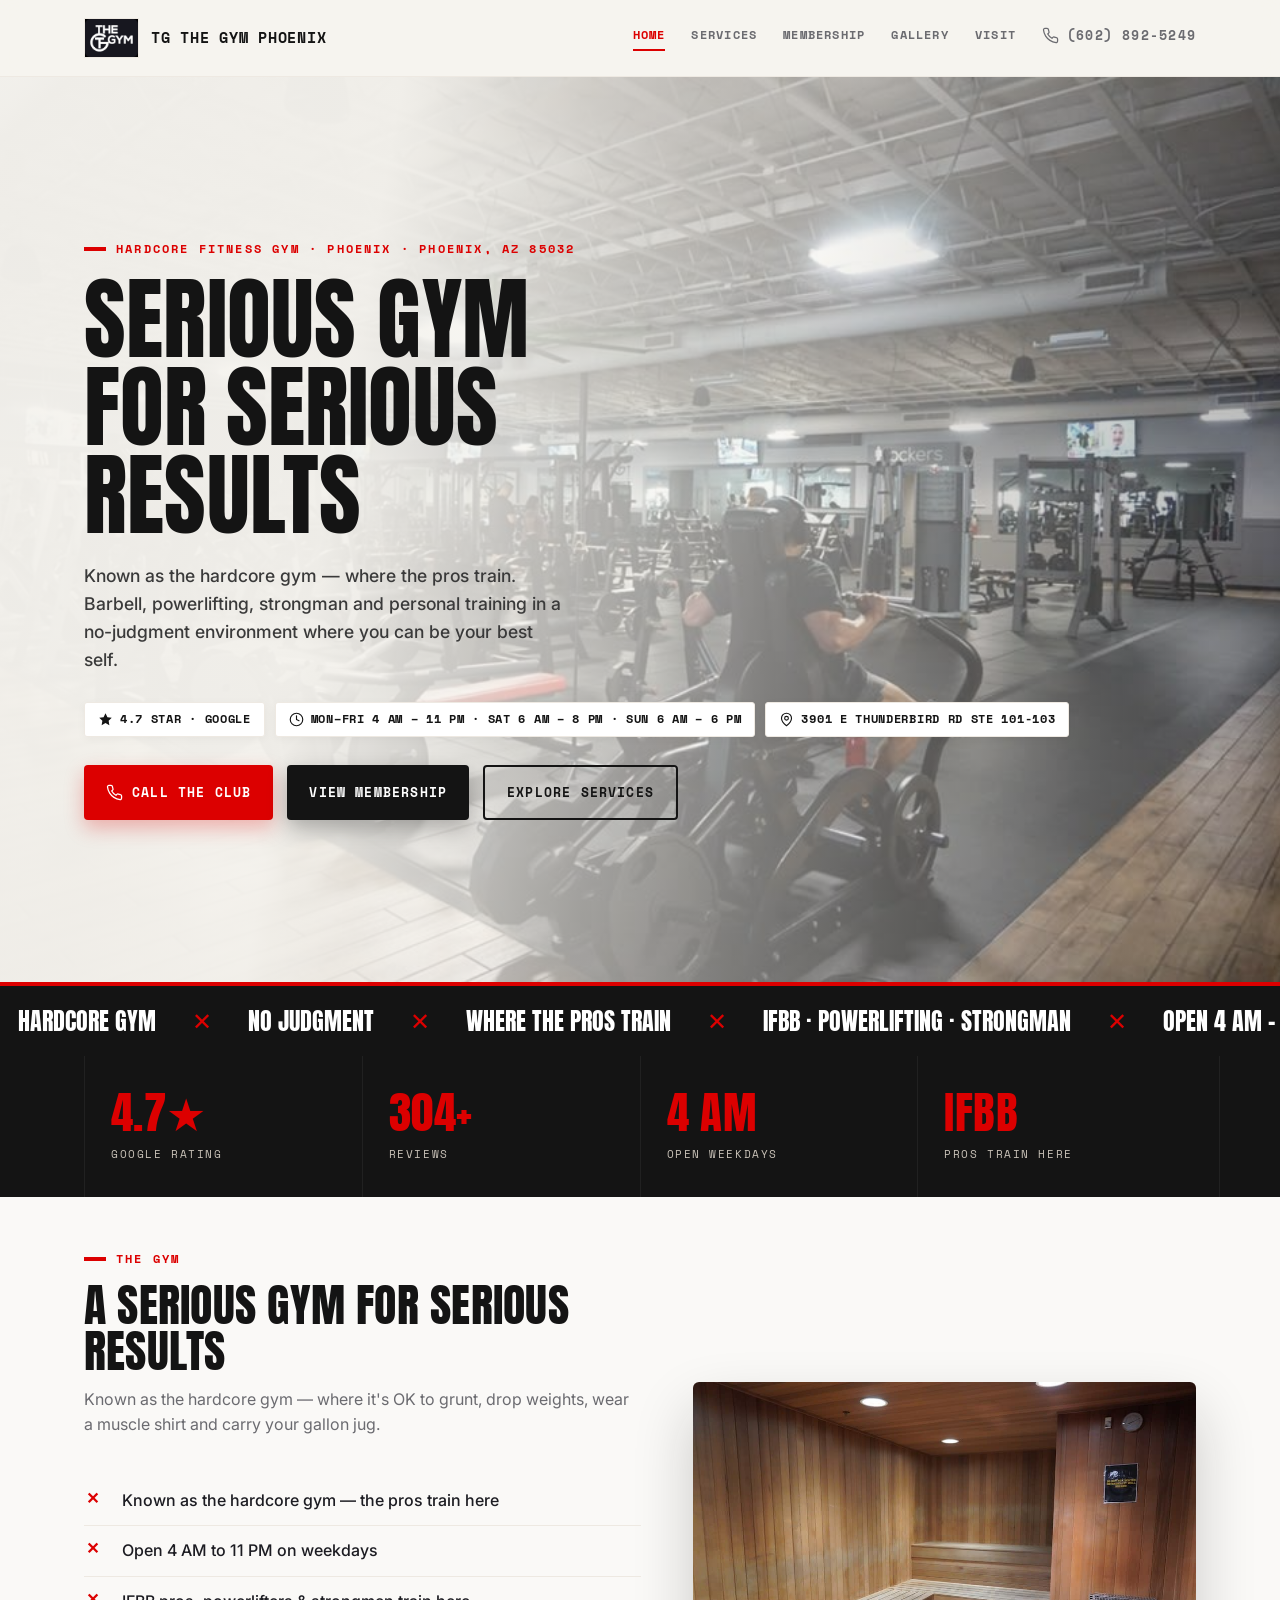
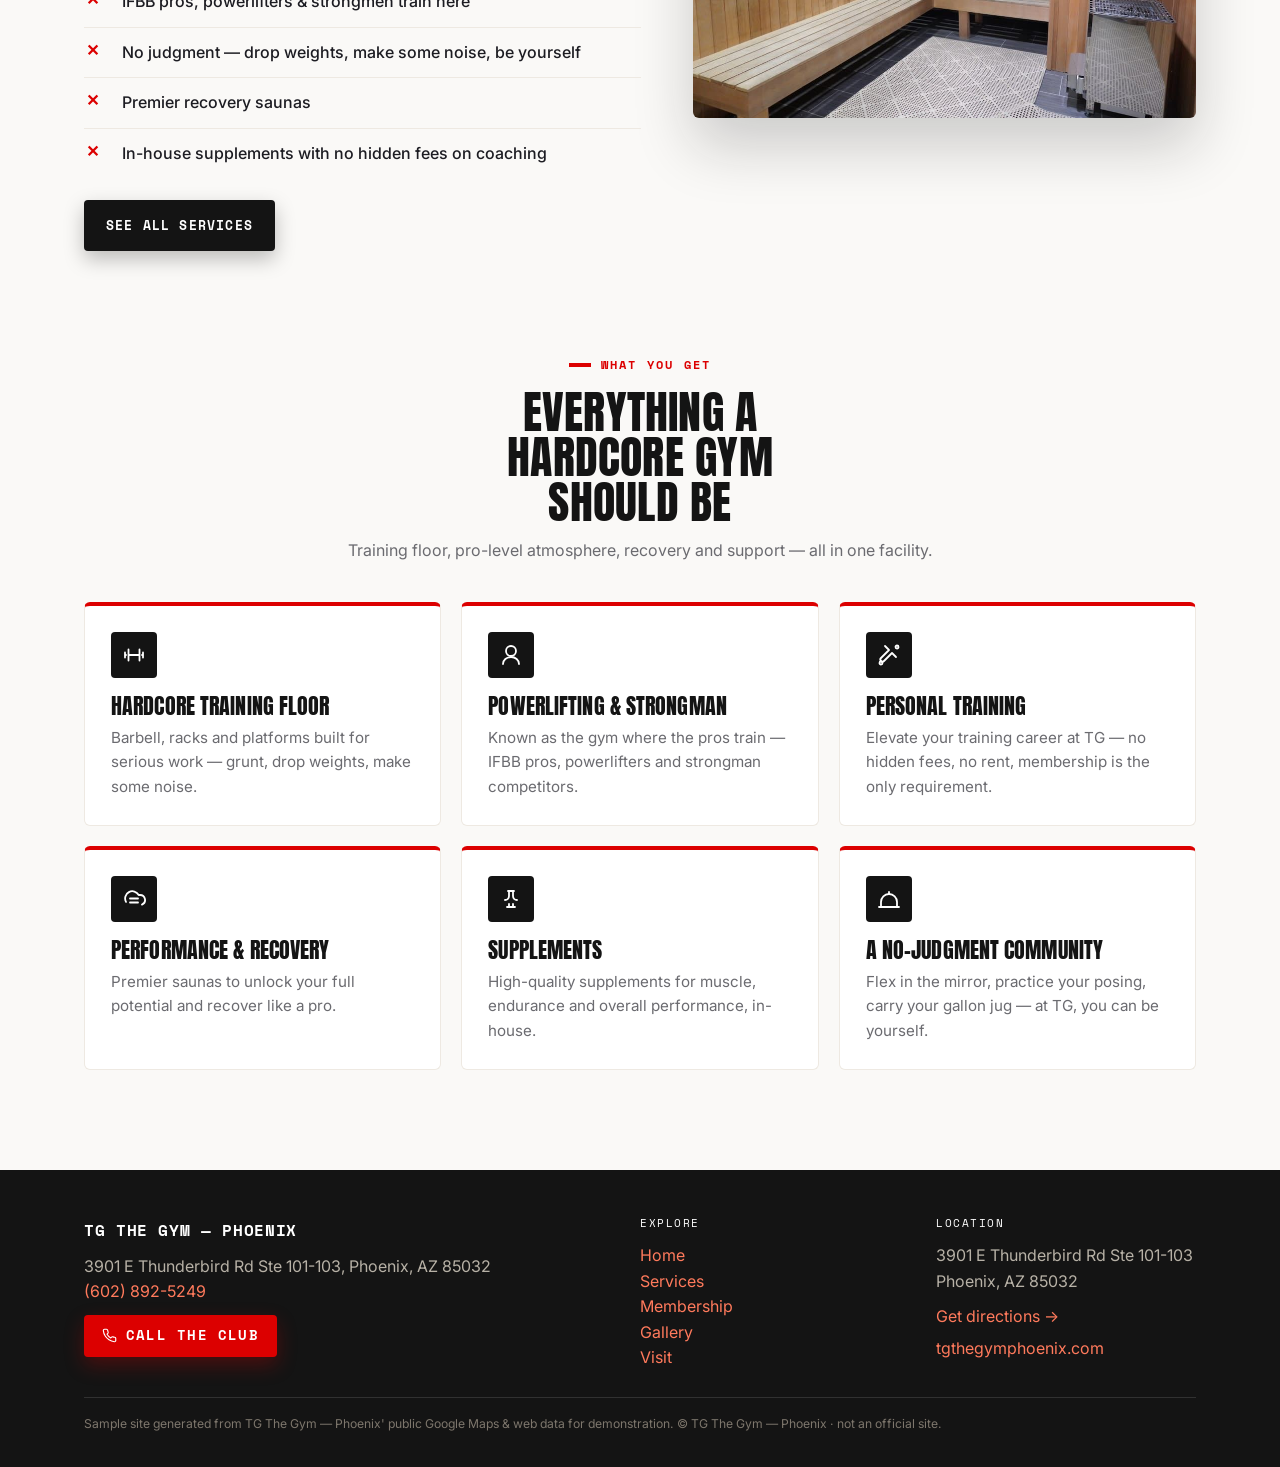
==== motion/index.html @ fa669fda "fix: Reston Station leak -> E Thunderbird Rd" ====
<!DOCTYPE html>
<html lang="en"><head>
<meta charset="UTF-8"><meta name="viewport" content="width=device-width, initial-scale=1.0">
<title>Home | TG The Gym — Phoenix</title>
<meta name="description" content="Known as the hardcore gym — where the pros train. Barbell, powerlifting, strongman and personal training in a no-judgment environment where you can be your best self.">
<link rel="icon" href="data:image/svg+xml,<svg xmlns='http://www.w3.org/2000/svg' viewBox='0 0 100 100'><rect width='100' height='100' rx='20' fill='%23900000'/><text x='50' y='68' font-size='52' font-family='Arial' font-weight='bold' text-anchor='middle' fill='%23ffffff'>G</text></svg>">
<link rel="preconnect" href="https://fonts.googleapis.com">
<link rel="preconnect" href="https://fonts.gstatic.com" crossorigin>
<link href="https://fonts.googleapis.com/css2?family=Anton&family=Space+Mono:wght@400;700&family=Inter:wght@400;500;600;700&display=swap" rel="stylesheet">
<link rel="stylesheet" href="../css/site.css">
<style id='palette'>:root{--brand:#DC0000;--brand_dark:#8f0101;--brand_mid:#e63c1f;--accent:#DC0000;--accent_soft:#fdecec;--bg:#faf9f7;--ink:#1c1c22;--muted:#6b6b70;--line:#eee9e2;}</style>
<link rel="stylesheet" href="../css/motion.css">
</head><body>
<header><div class="wrap nav">
  <a class="brand" href="index.html"><img src="../img/logo-chip.png" alt="TG The Gym logo"><span>TG The Gym&nbsp;Phoenix</span></a>
  <nav class="nav-links" id="nav"><a href="index.html" class="active">Home</a><a href="services.html" class="">Services</a><a href="membership.html" class="">Membership</a><a href="gallery.html" class="">Gallery</a><a href="contact.html" class="">Visit</a><a class="nav-phone" href="tel:+16028925249"><svg width="17" height="17" viewBox="0 0 24 24" fill="none" stroke="currentColor" stroke-width="1.8" stroke-linecap="round" stroke-linejoin="round"><path d="M22 16.92v3a2 2 0 0 1-2.18 2 19.79 19.79 0 0 1-8.63-3.07 19.5 19.5 0 0 1-6-6 19.79 19.79 0 0 1-3.07-8.67A2 2 0 0 1 4.11 2h3a2 2 0 0 1 2 1.72c.13.96.36 1.9.7 2.81a2 2 0 0 1-.45 2.11L8.09 9.91a16 16 0 0 0 6 6l1.27-1.27a2 2 0 0 1 2.11-.45c.91.34 1.85.57 2.81.7A2 2 0 0 1 22 16.92z"/></svg><span>(602) 892-5249</span></a></nav>
  <button class="nav-toggle" aria-label="Menu" onclick="document.getElementById('nav').classList.toggle('open')"><svg width="22" height="22" viewBox="0 0 24 24" fill="none" stroke="currentColor" stroke-width="1.8" stroke-linecap="round" stroke-linejoin="round"><path d="M6.5 6.5v11M17.5 6.5v11M3 9.5v5M21 9.5v5M6.5 12h11M4 12h-.5M20.5 12H20"/></svg></button>
</div></header>
<section class="hero">
  <div class="hero-bg"><img src="../img/training.jpg" alt=""></div>
  <div class="hero-inner" data-rv>
    <span class="eyebrow">Hardcore Fitness Gym · Phoenix · Phoenix, AZ 85032</span>
    <h1>SERIOUS GYM FOR SERIOUS RESULTS</h1>
    <p class="lead">Known as the hardcore gym — where the pros train. Barbell, powerlifting, strongman and personal training in a no-judgment environment where you can be your best self.</p>
    <div class="hero-meta"><span class="pill"><svg width="15" height="15" viewBox="0 0 24 24" fill="currentColor" stroke="none" stroke="currentColor" stroke-width="1.8" stroke-linecap="round" stroke-linejoin="round"><polygon points="12 2 15.09 8.26 22 9.27 17 14.14 18.18 21.02 12 17.77 5.82 21.02 7 14.14 2 9.27 8.91 8.26 12 2"/></svg> 4.7 star · Google</span><span class="pill"><svg width="15" height="15" viewBox="0 0 24 24" fill="none" stroke="currentColor" stroke-width="1.8" stroke-linecap="round" stroke-linejoin="round"><circle cx="12" cy="12" r="10"/><polyline points="12 6 12 12 16 14"/></svg> Mon–Fri 4 AM – 11 PM · Sat 6 AM – 8 PM · Sun 6 AM – 6 PM</span><span class="pill"><svg width="15" height="15" viewBox="0 0 24 24" fill="none" stroke="currentColor" stroke-width="1.8" stroke-linecap="round" stroke-linejoin="round"><path d="M20 10c0 6-8 12-8 12s-8-6-8-12a8 8 0 0 1 16 0Z"/><circle cx="12" cy="10" r="3"/></svg> 3901 E Thunderbird Rd Ste 101-103</span></div>
    <div class="hero-cta">
      <a class="btn btn-accent" href="tel:+16028925249"><svg width="17" height="17" viewBox="0 0 24 24" fill="none" stroke="currentColor" stroke-width="1.8" stroke-linecap="round" stroke-linejoin="round"><path d="M22 16.92v3a2 2 0 0 1-2.18 2 19.79 19.79 0 0 1-8.63-3.07 19.5 19.5 0 0 1-6-6 19.79 19.79 0 0 1-3.07-8.67A2 2 0 0 1 4.11 2h3a2 2 0 0 1 2 1.72c.13.96.36 1.9.7 2.81a2 2 0 0 1-.45 2.11L8.09 9.91a16 16 0 0 0 6 6l1.27-1.27a2 2 0 0 1 2.11-.45c.91.34 1.85.57 2.81.7A2 2 0 0 1 22 16.92z"/></svg> Call the club</a>
      <a class="btn btn-primary" href="membership.html">View membership</a>
      <a class="btn btn-ghost" href="services.html">Explore services</a>
    </div>
  </div>
</section>
<div class="marquee"><div class="mq-track"><span>Hardcore Gym</span><span>No Judgment</span><span>Where The Pros Train</span><span>IFBB · Powerlifting · Strongman</span><span>Open 4 AM – 11 PM</span><span>Drop The Weights</span><span>Hardcore Gym</span><span>No Judgment</span><span>Where The Pros Train</span><span>IFBB · Powerlifting · Strongman</span><span>Open 4 AM – 11 PM</span><span>Drop The Weights</span></div></div>
<section class="statband"><div class="wrap stats-grid"><div class="stat"><div class="n">4.7★</div><div class="l">Google rating</div></div><div class="stat"><div class="n">304+</div><div class="l">Reviews</div></div><div class="stat"><div class="n">4 AM</div><div class="l">Open weekdays</div></div><div class="stat"><div class="n">IFBB</div><div class="l">Pros train here</div></div></div></section>
<section><div class="wrap">
  <div class="split" data-rv>
    <div>
      <div class="sec-head " data-rv><span class="eyebrow">The Gym</span><h2>A serious gym for serious results</h2><p>Known as the hardcore gym — where it's OK to grunt, drop weights, wear a muscle shirt and carry your gallon jug.</p></div>
      <ul><li>Known as the hardcore gym — the pros train here</li><li>Open 4 AM to 11 PM on weekdays</li><li>IFBB pros, powerlifters &amp; strongmen train here</li><li>No judgment — drop weights, make some noise, be yourself</li><li>Premier recovery saunas</li><li>In-house supplements with no hidden fees on coaching</li></ul>
      <div style="margin-top:22px">
        <a class="btn btn-primary" href="services.html">See all services</a>
      </div>
    </div>
    <img src="../img/interior1.jpg" alt="At TG The Gym">
  </div>
</div></section>
<section id="services"><div class="wrap">
  <div class="sec-head center" data-rv><span class="eyebrow">What you get</span><h2>Everything a hardcore gym should be</h2><p>Training floor, pro-level atmosphere, recovery and support — all in one facility.</p></div>
  <div class="grid" data-rv>
    <div class="card"><div class="ic"><svg width="24" height="24" viewBox="0 0 24 24" fill="none" stroke="currentColor" stroke-width="1.8" stroke-linecap="round" stroke-linejoin="round"><path d="M6.5 6.5v11M17.5 6.5v11M3 9.5v5M21 9.5v5M6.5 12h11M4 12h-.5M20.5 12H20"/></svg></div><h3>Hardcore training floor</h3><p>Barbell, racks and platforms built for serious work — grunt, drop weights, make some noise.</p></div><div class="card"><div class="ic"><svg width="24" height="24" viewBox="0 0 24 24" fill="none" stroke="currentColor" stroke-width="1.8" stroke-linecap="round" stroke-linejoin="round"><circle cx="12" cy="8" r="5"/><path d="M4 21c0-4 3.6-7 8-7s8 3 8 7"/></svg></div><h3>Powerlifting &amp; strongman</h3><p>Known as the gym where the pros train — IFBB pros, powerlifters and strongman competitors.</p></div><div class="card"><div class="ic"><svg width="24" height="24" viewBox="0 0 24 24" fill="none" stroke="currentColor" stroke-width="1.8" stroke-linecap="round" stroke-linejoin="round"><path d="M8 3l4 4L4 15c-1 1-1 2 0 3 1 1 2 1 3 0l8-8 4 4"/><circle cx="4" cy="20" r="1.5"/><circle cx="20" cy="4" r="1.5"/></svg></div><h3>Personal training</h3><p>Elevate your training career at TG — no hidden fees, no rent, membership is the only requirement.</p></div><div class="card"><div class="ic"><svg width="24" height="24" viewBox="0 0 24 24" fill="none" stroke="currentColor" stroke-width="1.8" stroke-linecap="round" stroke-linejoin="round"><path d="M20 17.6A5 5 0 0 0 18 8h-1.3A7 7 0 1 0 4 14.9"/><line x1="16" y1="11.5" x2="8" y2="11.5"/><line x1="16" y1="15.5" x2="8" y2="15.5"/></svg></div><h3>Performance &amp; recovery</h3><p>Premier saunas to unlock your full potential and recover like a pro.</p></div><div class="card"><div class="ic"><svg width="24" height="24" viewBox="0 0 24 24" fill="none" stroke="currentColor" stroke-width="1.8" stroke-linecap="round" stroke-linejoin="round"><path d="M9 4h6M10 4v5a4 4 0 0 1-4 4M14 4v5a4 4 0 0 0 4 4"/><path d="M8 20h8M10 20v-3M14 20v-3"/></svg></div><h3>Supplements</h3><p>High-quality supplements for muscle, endurance and overall performance, in-house.</p></div><div class="card"><div class="ic"><svg width="24" height="24" viewBox="0 0 24 24" fill="none" stroke="currentColor" stroke-width="1.8" stroke-linecap="round" stroke-linejoin="round"><path d="M4 20V15a8 8 0 0 1 16 0v5"/><line x1="2" y1="20" x2="22" y2="20"/><path d="M12 7V5"/></svg></div><h3>A no-judgment community</h3><p>Flex in the mirror, practice your posing, carry your gallon jug — at TG, you can be yourself.</p></div>
  </div>
</div></section><footer><div class="wrap">
  <div class="f-grid">
    <div>
      <div class="f-brand">TG The Gym — Phoenix</div>
      <div>3901 E Thunderbird Rd Ste 101-103, Phoenix, AZ 85032</div>
      <div><a href="tel:+16028925249">(602) 892-5249</a></div>
      <div style="margin-top:10px"><a href="tel:+16028925249" class="btn btn-accent" style="font-size:.85rem;padding:10px 18px"><svg width="15" height="15" viewBox="0 0 24 24" fill="none" stroke="currentColor" stroke-width="1.8" stroke-linecap="round" stroke-linejoin="round"><path d="M22 16.92v3a2 2 0 0 1-2.18 2 19.79 19.79 0 0 1-8.63-3.07 19.5 19.5 0 0 1-6-6 19.79 19.79 0 0 1-3.07-8.67A2 2 0 0 1 4.11 2h3a2 2 0 0 1 2 1.72c.13.96.36 1.9.7 2.81a2 2 0 0 1-.45 2.11L8.09 9.91a16 16 0 0 0 6 6l1.27-1.27a2 2 0 0 1 2.11-.45c.91.34 1.85.57 2.81.7A2 2 0 0 1 22 16.92z"/></svg> Call the club</a></div>
    </div>
    <div><h4>Explore</h4><div><a href="index.html">Home</a></div><div><a href="services.html">Services</a></div><div><a href="membership.html">Membership</a></div><div><a href="gallery.html">Gallery</a></div><div><a href="contact.html">Visit</a></div></div>
    <div><h4>Location</h4><div>3901 E Thunderbird Rd Ste 101-103</div><div>Phoenix, AZ 85032</div>
      <div style="margin-top:10px"><a href="https://www.google.com/maps/search/tg+the+gym+phoenix" target="_blank" rel="noopener">Get directions →</a></div>
      <div style="margin-top:6px"><a href="https://tgthegymphoenix.com/" target="_blank" rel="noopener">tgthegymphoenix.com</a></div></div>
  </div>
  <div class="note">Sample site generated from TG The Gym — Phoenix' public Google Maps &amp; web data for demonstration. © TG The Gym — Phoenix · not an official site.</div>
</div></footer>
<script>document.getElementById('nav')&&null;</script>
<script>
// scroll reveal
const rvio=new IntersectionObserver(es=>es.forEach(e=>{if(e.isIntersecting){e.target.classList.add('in');rvio.unobserve(e.target)}}),{threshold:.12,rootMargin:'0px 0px -30px 0px'});
document.querySelectorAll('[data-rv]').forEach(el=>rvio.observe(el));
// sticky-header scrolled shadow
const shead=document.querySelector('header');
const sh=()=>shead&&shead.classList.toggle('scrolled',scrollY>30);
addEventListener('scroll',sh,{passive:true});sh();
// hero parallax (wrapper only; ken-burns stays on the img)
const hbg=document.querySelector('.hero-bg');
addEventListener('scroll',()=>{if(hbg&&innerWidth>880)hbg.style.transform=`translateY(${(scrollY*.15).toFixed(1)}px)`},{passive:true});
</script>
</body></html>
---- css/site.css ----
:root{
  --brand:#DC0000;--brand-dark:#8f0101;--brand-mid:#e63c1f;
  --accent:#DC0000;--accent-soft:#fdecec;
  --bg:#f5f3ee;--surface:#fff;--ink:#161616;--muted:#6a6a6a;--line:#e5e1d8;
  --char:#141414;--char2:#1e1e1e;
  --radius:6px;--serif:Anton,Arial Narrow,sans-serif;--sans:Inter,system-ui,sans-serif;--mono:"Space Mono",ui-monospace,monospace;
}
*{margin:0;padding:0;box-sizing:border-box}
html{scroll-behavior:smooth}
body{font-family:var(--sans);color:var(--ink);background:var(--bg);line-height:1.6;-webkit-font-smoothing:antialiased}
img{max-width:100%;display:block}
a{color:var(--brand-dark);text-decoration:none}
h1,h2,h3,h4{font-family:var(--serif);font-weight:400;line-height:.98;letter-spacing:.005em;text-transform:uppercase;color:var(--char)}
.wrap{max-width:1160px;margin:0 auto;padding:0 24px}

/* kicker / eyebrow — mono, red block */
.eyebrow{font-family:var(--mono);font-size:.76rem;letter-spacing:.18em;text-transform:uppercase;font-weight:700;color:var(--accent);margin-bottom:14px;display:flex;align-items:center;gap:10px}
.eyebrow::before{content:"";width:22px;height:4px;background:var(--accent);flex:none}

.pagehead{padding:110px 24px 36px;max-width:1160px;margin:0 auto}
.pagehead h1{font-size:clamp(2.4rem,5.4vw,4rem);max-width:22ch}
.pagehead p{color:var(--muted);font-size:1.05rem;max-width:56ch;margin-top:14px;font-family:var(--mono);font-size:.9rem;letter-spacing:.02em}
section{padding:52px 0}
.sec-head{max-width:640px;margin-bottom:38px}
.sec-head.center{margin-left:auto;margin-right:auto;text-align:center}
.sec-head.center .eyebrow{justify-content:center}
.sec-head h2{font-size:clamp(1.9rem,3.6vw,2.9rem);margin-bottom:14px}
.sec-head.center h2{max-width:16ch;margin-left:auto;margin-right:auto}
.sec-head p{color:var(--muted);font-size:1rem}

/* header */
header{position:sticky;top:0;z-index:50;background:rgba(245,243,238,.9);backdrop-filter:blur(12px);border-bottom:1px solid var(--line)}
.nav{display:flex;align-items:center;justify-content:space-between;height:76px}
.brand{display:flex;align-items:center;gap:12px;font-family:var(--mono);font-weight:700;text-transform:uppercase;letter-spacing:.05em;font-size:.92rem;color:var(--char)}
.brand img{height:40px;width:auto;border:1px solid var(--line)}
.nav-links{display:flex;gap:26px;font-family:var(--mono);font-size:.76rem;font-weight:700;text-transform:uppercase;letter-spacing:.1em;align-items:center}
.nav-links a{color:var(--muted);border-bottom:2px solid transparent;padding-bottom:4px}
.nav-links a.active,.nav-links a:hover{color:var(--accent);border-bottom-color:var(--accent)}
.nav-phone{display:inline-flex;align-items:center;gap:8px;font-family:var(--mono);font-weight:700;font-size:.82rem;color:var(--char)}
.nav-toggle{display:none;background:var(--char);border:0;color:#fff;width:40px;height:40px;font-size:1.2rem;cursor:pointer}
@media(max-width:880px){
  .nav-links{position:fixed;inset:76px 0 auto;flex-direction:column;gap:2px;background:var(--bg);padding:14px 0;border-bottom:1px solid var(--line);transform:translateY(-130%);transition:transform .3s ease}
  .nav-links.open{transform:none}
  .nav-links a{padding:12px 24px}
  .nav-toggle{display:block}
  .nav-phone span{display:none}
}

/* buttons — hard mono slabs */
.btn{display:inline-flex;align-items:center;gap:9px;font-family:var(--mono);font-weight:700;text-transform:uppercase;letter-spacing:.09em;font-size:.82rem;padding:15px 22px;border-radius:4px;transition:transform .15s ease,box-shadow .15s ease,background .15s ease;border:0}
.btn:hover{transform:translateY(-2px)}
.btn-accent{background:var(--brand);color:#fff;box-shadow:0 8px 20px rgba(220,0,0,.28)}
.btn-accent:hover{background:#b30000}
.btn-primary{background:var(--char);color:#fff;box-shadow:0 8px 20px rgba(0,0,0,.25)}
.btn-primary:hover{background:#000}
.btn-ghost{background:transparent;color:var(--char);border:2px solid var(--char)}
.btn-ghost:hover{border-color:var(--brand);color:var(--brand)}
.pill{display:inline-flex;align-items:center;gap:7px;background:#fff;border:1px solid var(--line);border-radius:3px;padding:7px 13px;font-family:var(--mono);font-size:.72rem;font-weight:700;text-transform:uppercase;letter-spacing:.06em;color:var(--char);box-shadow:0 2px 8px rgba(22,22,22,.04)}

/* hero — full bleed, light gradient overlay, oversized Anton */
.hero{position:relative;display:flex;align-items:center;min-height:86vh;overflow:hidden}
.hero-bg{position:absolute;inset:0}
.hero-bg img{width:100%;height:100%;object-fit:cover}
.hero-bg::after{content:"";position:absolute;inset:0;background:linear-gradient(100deg,rgba(245,243,238,.97) 28%,rgba(245,243,238,.55) 58%,rgba(20,20,20,.35) 100%)}
.hero-inner{position:relative;z-index:2;max-width:1160px;margin:0 auto;padding:110px 24px;width:100%}
.hero h1{font-size:clamp(2.8rem,7.5vw,5.6rem);margin:18px 0 22px;max-width:13ch;letter-spacing:.002em}
.hero p.lead{color:#3a3a3a;font-size:1.1rem;max-width:44ch;font-weight:500}
.hero-meta{display:flex;flex-wrap:wrap;gap:10px;margin:28px 0}
.hero-cta{display:flex;flex-wrap:wrap;gap:14px}

/* marquee — charcoal bar, red Anton words */
.marquee{background:var(--char);overflow:hidden;padding:16px 0;border-top:4px solid var(--brand)}
.mq-track{display:flex;gap:0;white-space:nowrap;width:max-content;animation:mq 26s linear infinite}
.mq-track span{font-family:var(--serif);text-transform:uppercase;font-size:1.5rem;color:#fff;padding:0 18px;display:inline-flex;align-items:center}
.mq-track span::after{content:"✕";color:var(--brand);font-family:var(--mono);margin-left:36px}
@keyframes mq{to{transform:translateX(-50%)}}

/* stat band — oversized red numerals */
.statband{background:var(--char);padding:0;overflow:hidden}
.stats-grid{display:grid;grid-template-columns:repeat(4,1fr);border-right:1px solid rgba(255,255,255,.06)}
.stat{padding:34px 26px;text-align:left;border-left:1px solid rgba(255,255,255,.06)}
.stat .n{font-family:var(--serif);font-size:2.8rem;line-height:1;color:var(--brand);letter-spacing:.01em}
.stat .l{font-family:var(--mono);font-size:.7rem;letter-spacing:.14em;text-transform:uppercase;color:#c9c2b8;margin-top:10px}
@media(max-width:880px){.stats-grid{grid-template-columns:repeat(2,1fr)}}
@media(max-width:480px){.stats-grid{grid-template-columns:repeat(2,1fr)}.stat{padding:24px 16px}}

/* split */
.split{display:grid;grid-template-columns:1.05fr .95fr;gap:52px;align-items:center}
.split img{border-radius:6px;box-shadow:0 28px 60px rgba(20,20,20,.2)}
.split li{list-style:none;position:relative;padding:12px 0 12px 38px;color:var(--ink);font-weight:500;border-bottom:1px solid var(--line)}
.split li::before{content:"✕";position:absolute;left:2px;top:10px;color:var(--brand);font-family:var(--mono);font-weight:700}
.split li:last-child{border-bottom:0}

/* cards */
.grid{display:grid;grid-template-columns:repeat(3,1fr);gap:20px}
.card{background:var(--surface);border:1px solid var(--line);border-top:4px solid var(--brand);border-radius:var(--radius);padding:26px;transition:transform .18s ease,box-shadow .18s ease}
.card:hover{transform:translateY(-5px);box-shadow:0 22px 46px rgba(20,20,20,.14)}
.card .ic{width:46px;height:46px;border-radius:4px;background:var(--char);display:flex;align-items:center;justify-content:center;margin-bottom:18px;color:#fff}
.card h3{font-size:1.35rem;margin-bottom:9px}
.card p{font-size:.95rem;color:var(--muted)}
@media(max-width:880px){.grid{grid-template-columns:repeat(2,1fr)}.split{grid-template-columns:1fr}}
@media(max-width:540px){.grid{grid-template-columns:1fr}}

/* membership */
.pricing{display:grid;grid-template-columns:repeat(3,1fr);gap:20px;align-items:stretch}
.pricing .card{display:flex;flex-direction:column}
.pricing .card h3{font-size:1.6rem}
.pricing .card .tag{font-family:var(--mono);font-size:.7rem;letter-spacing:.12em;text-transform:uppercase;color:var(--accent);margin-bottom:8px}
.pricing .card .btn{margin-top:auto}
.price-note{font-size:.95rem;color:var(--ink);background:var(--accent-soft);border:1px solid #f5c3c0;border-radius:var(--radius);padding:20px 22px;margin-top:28px;font-family:var(--mono);font-size:.86rem}
@media(max-width:880px){.pricing{grid-template-columns:1fr}}

/* gallery */
.gallery{display:grid;grid-template-columns:repeat(3,1fr);gap:16px}
.gallery a{overflow:hidden;border-radius:var(--radius);background:#000;display:block}
.gallery img{aspect-ratio:4/3;object-fit:cover;border-radius:0;width:100%;transition:transform .5s ease,opacity .3s}
.gallery a:hover img{transform:scale(1.07);opacity:.85}
@media(max-width:760px){.gallery{grid-template-columns:repeat(2,1fr)}}
@media(max-width:480px){.gallery{grid-template-columns:1fr}}

/* contact */
.contact-grid{display:grid;grid-template-columns:1fr 1fr;gap:36px;align-items:start}
.c-card{background:var(--surface);border:1px solid var(--line);border-radius:var(--radius);padding:30px}
.c-card h3{font-size:1.6rem;margin-bottom:18px}
.c-row{display:flex;gap:16px;align-items:flex-start;padding:16px 0;border-top:1px solid var(--line)}
.c-row:first-of-type{border-top:0}
.c-row .ic{color:var(--accent);flex:none;margin-top:2px}
.c-row .lab{font-family:var(--mono);font-size:.66rem;text-transform:uppercase;letter-spacing:.14em;color:var(--muted);font-weight:700}
.c-row a,.c-row .val{font-weight:700;color:var(--char)}
.c-row a:hover{color:var(--brand)}
.map-card{border-radius:var(--radius);overflow:hidden;border:1px solid var(--line);box-shadow:0 18px 40px rgba(20,20,20,.12)}
@media(max-width:820px){.contact-grid{grid-template-columns:1fr}}

/* footer */
footer{background:var(--char);color:#b7b1a6;padding:48px 0 34px;margin-top:48px}
.f-grid{display:grid;grid-template-columns:2fr 1fr 1fr;gap:36px}
.f-brand{color:#fff;font-family:var(--mono);font-weight:700;text-transform:uppercase;letter-spacing:.04em;font-size:1rem;margin-bottom:10px}
footer a{color:#ff7a5c}
footer a:hover{color:#fff}
footer h4{color:#fff;font-family:var(--mono);font-size:.7rem;text-transform:uppercase;letter-spacing:.14em;margin-bottom:14px}
footer .note{margin-top:26px;font-size:.76rem;color:#7d766c;border-top:1px solid rgba(255,255,255,.12);padding-top:16px}
@media(max-width:720px){.f-grid{grid-template-columns:1fr 1fr}}
---- css/motion.css ----
/* Motion layer for the multi-page theme — additive, light theme kept. */

/* scroll reveal */
[data-rv]{opacity:0;transform:translateY(30px);transition:opacity .8s cubic-bezier(.22,.6,.36,1),transform .8s cubic-bezier(.22,.6,.36,1)}
[data-rv].in{opacity:1;transform:none}

/* ken-burns hero */
.hero-bg img{animation:kb 20s ease-in-out infinite alternate}
@keyframes kb{from{transform:scale(1)}to{transform:scale(1.12)}}
.hero-bg{transition:transform .2s linear}

/* nav underline + scrolled shadow */
.nav-links a{position:relative}
.nav-links a::after{content:"";position:absolute;left:0;bottom:-4px;height:2px;width:0;background:var(--accent);transition:width .3s cubic-bezier(.22,.6,.36,1)}
.nav-links a:hover::after{width:100%}
header{transition:background .3s,box-shadow .3s,border-color .3s}
header.scrolled{box-shadow:0 8px 30px rgba(37,16,47,.08)}

/* cards */
.card{transition:transform .3s cubic-bezier(.22,.6,.36,1),box-shadow .3s cubic-bezier(.22,.6,.36,1)}
.card:hover{transform:translateY(-8px);box-shadow:0 24px 48px rgba(37,16,47,.12)}
.card .ic{transition:transform .4s,background .3s,color .3s}
.card:hover .ic{transform:rotate(-8deg) scale(1.08);background:var(--accent);color:#fff}

/* hero CTA subtle pulse */
.hero .btn-accent{animation:pulseGlow 3s ease-in-out infinite}
@keyframes pulseGlow{0%,100%{box-shadow:0 8px 22px rgba(238,89,43,.28)}50%{box-shadow:0 8px 30px rgba(238,89,43,.5)}}

/* gallery */
.gallery a{overflow:hidden;border-radius:14px}
.gallery img{transition:transform .6s cubic-bezier(.22,.6,.36,1),filter .4s}
.gallery a:hover img{transform:scale(1.08)}

@media(prefers-reduced-motion:reduce){
  [data-rv]{opacity:1;transform:none;transition:none}
  *{animation:none!important}
}
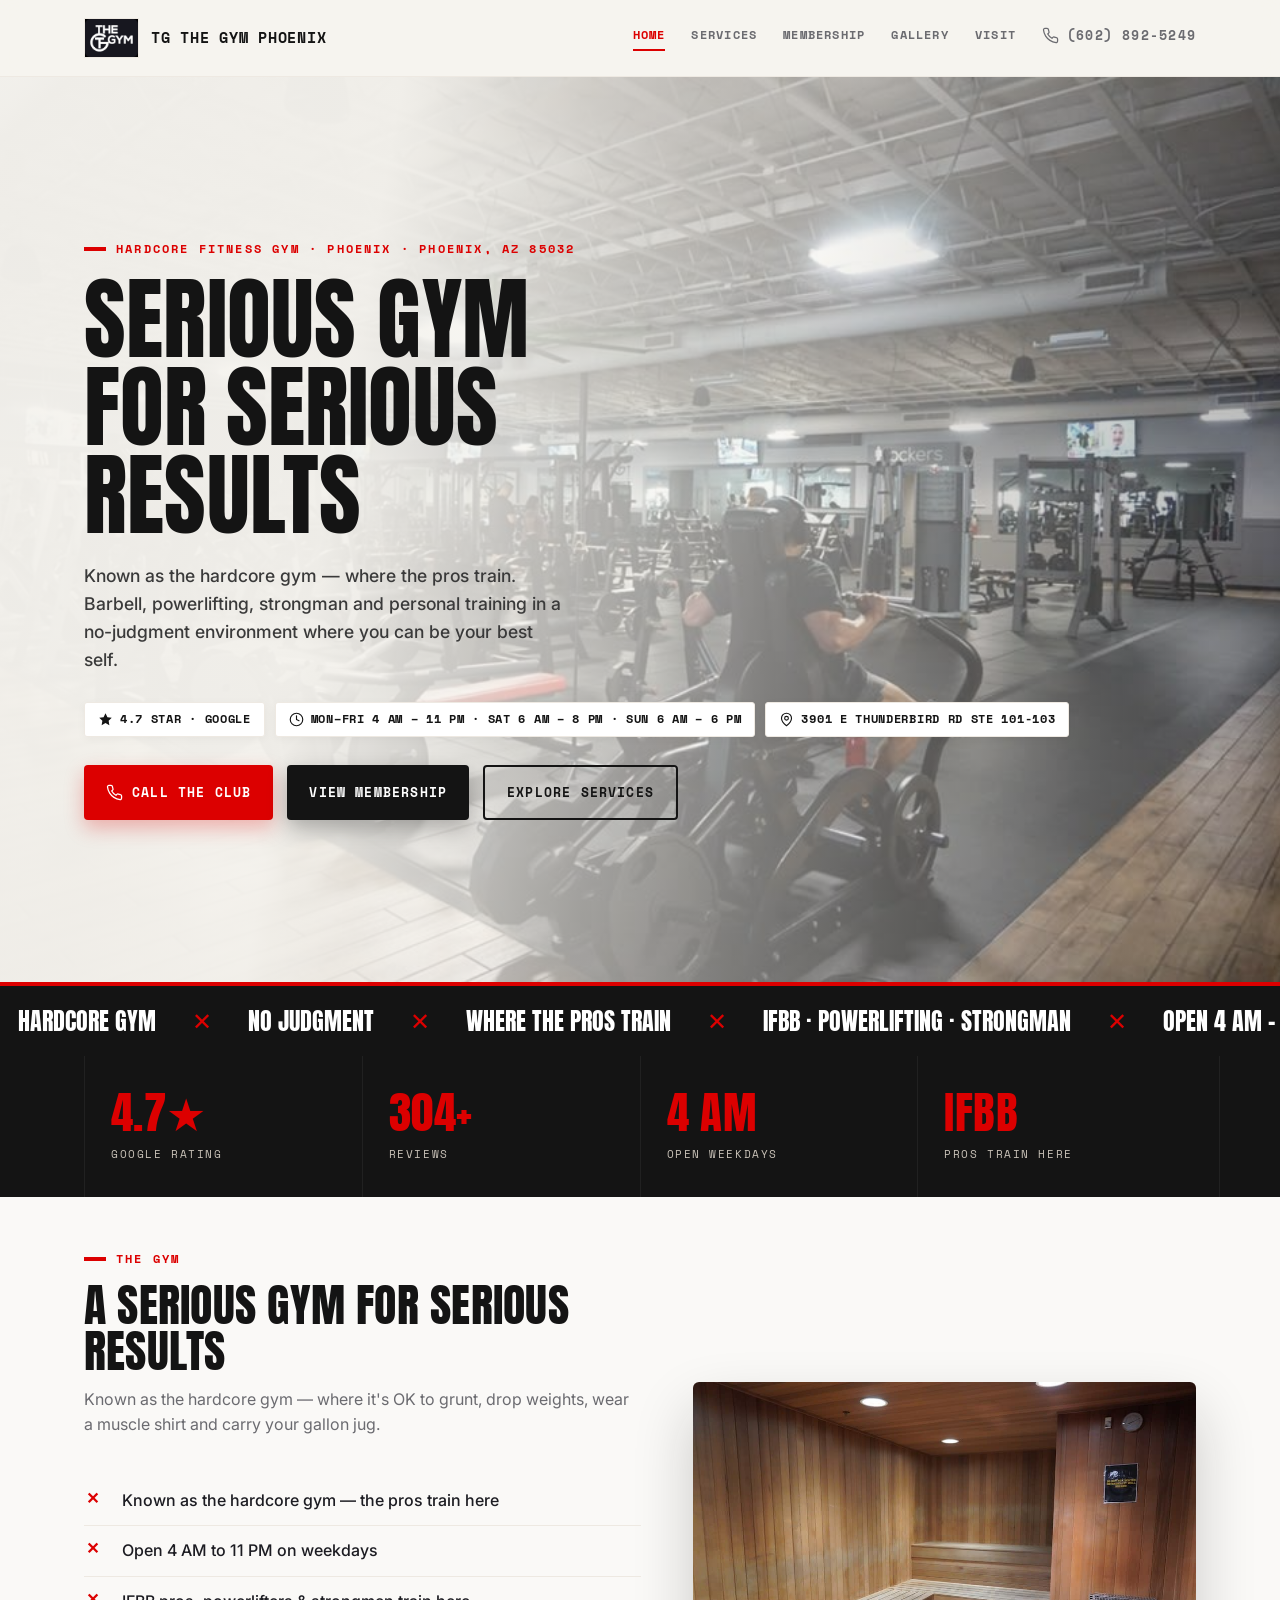
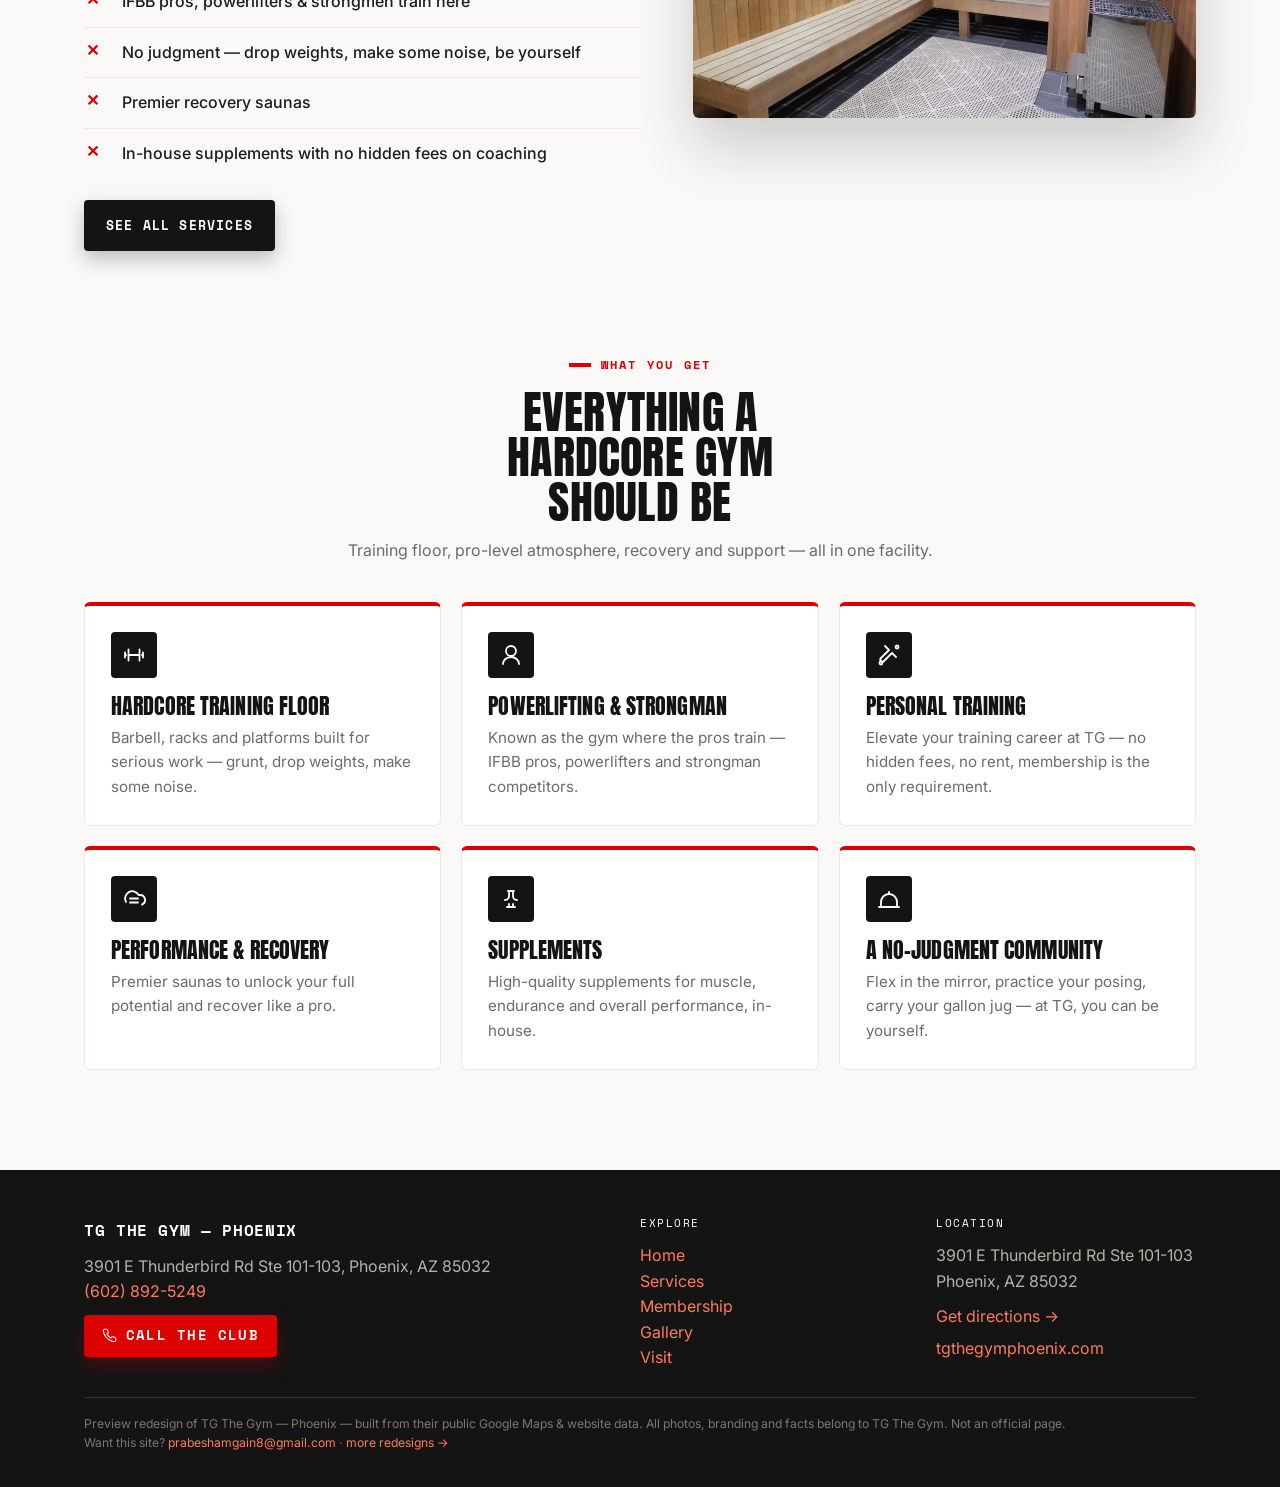
==== commit 118880a5: "add OG social preview tags + image" ====
--- a/motion/index.html
+++ b/motion/index.html
@@ -7,6 +7,12 @@
 <link rel="preconnect" href="https://fonts.googleapis.com">
 <link rel="preconnect" href="https://fonts.gstatic.com" crossorigin>
 <link href="https://fonts.googleapis.com/css2?family=Anton&family=Space+Mono:wght@400;700&family=Inter:wght@400;500;600;700&display=swap" rel="stylesheet">
+<meta property="og:title" content="Home | TG The Gym — Phoenix">
+<meta property="og:description" content="Known as the hardcore gym — where the pros train. Barbell, powerlifting, strongman and personal training in a no-judgment environment where you can be your best self.">
+<meta property="og:image" content="https://openclaw011-web.github.io/tg-the-gym-preview/img/og.jpg">
+<meta property="og:type" content="website">
+<meta property="og:url" content="https://openclaw011-web.github.io/tg-the-gym-preview/">
+<meta name="twitter:card" content="summary_large_image">
 <link rel="stylesheet" href="../css/site.css">
 <style id='palette'>:root{--brand:#DC0000;--brand_dark:#8f0101;--brand_mid:#e63c1f;--accent:#DC0000;--accent_soft:#fdecec;--bg:#faf9f7;--ink:#1c1c22;--muted:#6b6b70;--line:#eee9e2;}</style>
 <link rel="stylesheet" href="../css/motion.css">
@@ -62,7 +68,7 @@
       <div style="margin-top:10px"><a href="https://www.google.com/maps/search/tg+the+gym+phoenix" target="_blank" rel="noopener">Get directions →</a></div>
       <div style="margin-top:6px"><a href="https://tgthegymphoenix.com/" target="_blank" rel="noopener">tgthegymphoenix.com</a></div></div>
   </div>
-  <div class="note">Sample site generated from TG The Gym — Phoenix' public Google Maps &amp; web data for demonstration. © TG The Gym — Phoenix · not an official site.</div>
+  <div class="note">Preview redesign of TG The Gym — Phoenix — built from their public Google Maps &amp; website data. All photos, branding and facts belong to TG The Gym. Not an official page.<br>Want this site? <a href="mailto:prabeshamgain8@gmail.com">prabeshamgain8@gmail.com</a> · <a href="https://openclaw011-web.github.io/gym-redesigns/">more redesigns →</a></div>
 </div></footer>
 <script>document.getElementById('nav')&&null;</script>
 <script>
